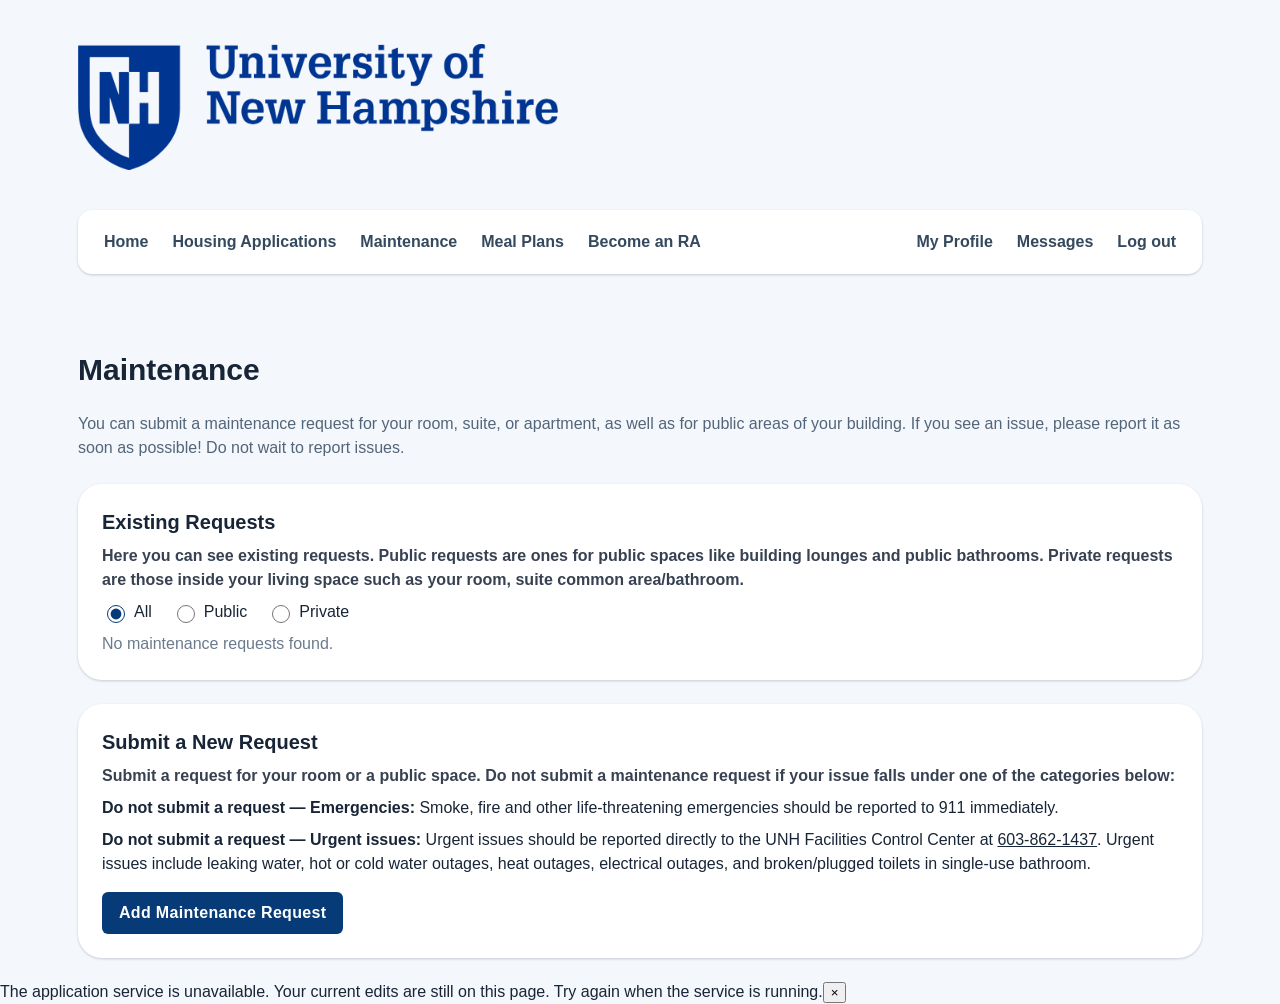
==== pages/maintenance.html @ 69b02680 "converted maintenance feature to new language stack" ====
<!DOCTYPE html>
<html lang="en">
<head>
  <meta charset="utf-8">
  <meta name="viewport" content="width=device-width, initial-scale=1">
  <title>Maintenance</title>
  <link rel="stylesheet" href="/css/styles.css">
</head>
<body data-active="maintenance.html">
  <header id="site-header"></header>
  <main id="app" class="site-shell page"><p class="loading">Loading…</p></main>
  <script src="/services/portal.js"></script>
  <script src="/pages/js/maintenance.js"></script>
</body>
</html>
---- css/styles.css ----
:root {
  --bg: #f4f7fb;
  --text: #182536;
  --muted: #536579;
  --muted-2: #6b7a8c;
  --surface: #ffffff;
  --border: #dde4ee;
  --primary: #073b78;
  --primary-hover: #05305f;
  --primary-soft: #eaf0fa;
  --positive: #1b873f;
  --negative: #c10015;
  --warning: #b26a00;
  --focus: #da8e00;
  --radius: 12px;
  --shadow: 0 1px 3px rgba(16, 37, 62, .12), 0 1px 2px rgba(16, 37, 62, .08);
  --font: Roboto, "Helvetica Neue", Arial, sans-serif;
}

*, *::before, *::after { box-sizing: border-box; }
html { -webkit-text-size-adjust: 100%; }
body { margin: 0; background: var(--bg); color: var(--text); font-family: var(--font); line-height: 1.5; }
h1, h2, h3, p { margin: 0; }
a { color: inherit; }
img { max-width: 100%; }
[hidden] { display: none !important; }

/* ---------- Layout ---------- */
.site-shell { max-width: 1180px; margin: 0 auto; padding: 22px 28px; }
.page { display: flex; flex-direction: column; gap: 24px; }
.page--narrow { max-width: 920px; }
.row { display: flex; flex-wrap: wrap; align-items: center; gap: 8px; }
.row--between { justify-content: space-between; }
.row--end { justify-content: flex-end; }
.col { display: flex; flex-direction: column; gap: 8px; }
.grid { display: grid; gap: 24px; width: 100%; }
.grid--2 { grid-template-columns: repeat(2, minmax(0, 1fr)); }
.grid--3 { grid-template-columns: repeat(3, minmax(0, 1fr)); }
.grid--tight { gap: 16px; }
@media (max-width: 760px) {
  .grid--2, .grid--3 { grid-template-columns: minmax(0, 1fr); }
  .site-shell { padding: 16px; }
}
@media (min-width: 761px) and (max-width: 980px) {
  .grid--3 { grid-template-columns: repeat(2, minmax(0, 1fr)); }
}

/* ---------- Typography ---------- */
.text-3xl { font-size: 1.875rem; line-height: 2.25rem; }
.text-2xl { font-size: 1.5rem; line-height: 2rem; }
.text-xl  { font-size: 1.25rem; line-height: 1.75rem; }
.text-lg  { font-size: 1.125rem; line-height: 1.75rem; }
.text-sm  { font-size: .875rem; }
.text-xs  { font-size: .75rem; }
.bold { font-weight: 700; }
.semibold { font-weight: 600; }
.muted { color: var(--muted); }
.muted-2 { color: var(--muted-2); }
.text-danger { color: #b3261e; }
.pre-wrap { white-space: pre-wrap; overflow-wrap: anywhere; }
.mt-1 { margin-top: 4px; } .mt-2 { margin-top: 8px; } .mt-4 { margin-top: 16px; }
.self-end { align-self: flex-end; }
.w-full { width: 100%; }

/* ---------- Site header ---------- */
.brand-row { min-height: 170px; display: flex; align-items: center; }
.brand-logo { display: block; width: 480px; max-width: 100%; height: auto; }
.site-nav { display: flex; align-items: center; justify-content: space-between; gap: 8px;
  margin: 18px 0 34px; padding: 10px 14px; background: var(--surface); border-radius: 14px; box-shadow: var(--shadow); }
.site-nav .nav-group { display: flex; align-items: center; }
.site-nav a { padding: 10px 12px; color: #34495e; font-weight: 600; white-space: nowrap; text-decoration: none; border-radius: 7px; }
.site-nav a:hover { background: #f1f5fb; }
.site-nav a[aria-current="page"] { background: var(--primary-soft); color: var(--primary); }
@media (max-width: 760px) {
  .brand-row { min-height: 100px; }
  .site-nav { flex-wrap: wrap; padding: 6px; gap: 4px; }
  .site-nav .nav-group { display: grid; grid-template-columns: repeat(4, minmax(0, 1fr)); width: 100%; }
  .site-nav .nav-group:last-child { grid-template-columns: repeat(3, minmax(0, 1fr)); }
  .site-nav a { padding: 8px 4px; min-height: 44px; white-space: normal; text-align: center;
    display: flex; align-items: center; justify-content: center; font-size: 12px; line-height: 1.35; }
}

/* ---------- Cards ---------- */
.card { background: var(--surface); border-radius: var(--radius); box-shadow: var(--shadow); padding: 16px;
  display: flex; flex-direction: column; gap: 8px; }
.card--pad { padding: 24px; }
.card--selected { outline: 2px solid var(--primary); }
.welcome-card { padding: 40px; border-radius: 24px; }
.home-content { max-width: 920px; margin: 58px auto 0; }
.welcome-title { margin-top: 14px; color: #17324d; font-size: clamp(32px, 5vw, 48px); font-weight: 800; line-height: 1.15; }
.welcome-copy { max-width: 650px; color: var(--muted); font-size: 17px; line-height: 1.7; }
.welcome-list { color: var(--muted); font-size: 16px; line-height: 1.7; padding-left: 20px; }

.banner { width: 100%; padding: 12px 16px; border-radius: 8px; background: var(--primary-soft); color: #17324d;
  display: flex; align-items: center; gap: 10px; }
.errors { width: 100%; padding: 12px 16px; border-radius: 8px; background: #fff3f0; color: #922b1c;
  border: 1px solid #edc1b7; display: flex; flex-direction: column; gap: 4px; }
.separator { border: 0; border-top: 1px solid var(--border); margin: 8px 0; width: 100%; }

/* ---------- Buttons / badges ---------- */
.btn { display: inline-flex; align-items: center; justify-content: center; gap: 6px; padding: 8px 16px; min-height: 36px;
  border: 1px solid transparent; border-radius: 6px; background: var(--primary); color: #fff; font: inherit;
  font-weight: 600; letter-spacing: .02em; cursor: pointer; text-decoration: none; }
.btn:hover:not(:disabled) { background: var(--primary-hover); }
.btn:disabled { background: #d5dbe4; color: #8a96a6; cursor: not-allowed; }
.btn--flat { background: transparent; color: var(--primary); }
.btn--flat:hover:not(:disabled) { background: var(--primary-soft); }
.btn--flat:disabled { background: transparent; color: #9aa6b5; }
.btn--outline { background: transparent; color: var(--primary); border-color: var(--primary); }
.btn--outline:hover:not(:disabled) { background: var(--primary-soft); }
.btn--outline:disabled { background: transparent; border-color: #c5cdd8; }
.btn--negative { color: var(--negative); }
.btn--dense { padding: 4px 10px; min-height: 28px; font-size: .875rem; }
.btn--icon { width: 40px; height: 40px; padding: 0; border-radius: 50%; color: #000; }
.material-icons { font-size: 20px; line-height: 1; vertical-align: middle; user-select: none; }
.badge { display: inline-block; padding: 2px 10px; border-radius: 4px; font-size: .75rem; font-weight: 600; color: #fff; background: #8a96a6; }
.badge--positive { background: var(--positive); }
.badge--primary { background: var(--primary); }
.badge--grey { background: #8a96a6; }

/* ---------- Forms ---------- */
.field { display: flex; flex-direction: column; gap: 4px; width: 100%; }
.field > .field-label { font-size: .875rem; color: var(--muted); font-weight: 500; }
.field input[type="text"], .field input[type="email"], .field select, .field textarea {
  width: 100%; padding: 10px 12px; font: inherit; color: var(--text); background: #fff;
  border: 1px solid #b9c4d2; border-radius: 6px; }
.field textarea { min-height: 110px; resize: vertical; }
.field input:focus, .field select:focus, .field textarea:focus { outline: 2px solid var(--primary); outline-offset: 0; border-color: var(--primary); }
.field.has-error input, .field.has-error select, .field.has-error textarea { border-color: var(--negative); }
.field-error { color: var(--negative); font-size: .75rem; }
.check { display: flex; align-items: flex-start; gap: 8px; cursor: pointer; }
.check input { margin-top: 4px; width: 18px; height: 18px; accent-color: var(--primary); flex: none; }
.radio-group { display: flex; flex-wrap: wrap; gap: 4px 20px; border: 0; padding: 0; margin: 0; }
.radio-group label { display: flex; align-items: center; gap: 6px; cursor: pointer; }
.radio-group input { accent-color: var(--primary); width: 18px; height: 18px; }

/* ---------- Stepper ---------- */
.stepper { background: var(--surface); border-radius: var(--radius); box-shadow: var(--shadow); width: 100%; }
.stepper-header { display: flex; border-bottom: 1px solid var(--border); }
.stepper-tab { flex: 1; display: flex; align-items: center; gap: 10px; padding: 16px 12px; min-width: 0; color: var(--muted-2); }
.stepper-dot { flex: none; width: 24px; height: 24px; border-radius: 50%; background: #aeb8c6; color: #fff;
  display: grid; place-items: center; font-size: .8rem; font-weight: 700; }
.stepper-title { font-weight: 600; min-width: 0; }
.stepper-tab.is-active { color: var(--primary); }
.stepper-tab.is-active .stepper-dot { background: var(--primary); }
.stepper-tab.is-done .stepper-dot { background: var(--positive); }
.step { display: none; padding: 24px; flex-direction: column; gap: 14px; }
.step.is-active { display: flex; }
.step-nav { display: flex; flex-wrap: wrap; gap: 8px; align-items: center; margin-top: 8px; }
@media (max-width: 760px) {
  .stepper-tab { padding: 12px 6px; flex-direction: column; text-align: center; gap: 4px; }
  .stepper-title { font-size: 12px; }
  .step { padding: 20px 16px; }
}

/* ---------- Tabs ---------- */
.tabs { display: flex; border-bottom: 1px solid var(--border); margin-top: 8px; }
.tab { padding: 12px 20px; background: none; border: 0; border-bottom: 2px solid transparent; font: inherit;
  font-weight: 600; color: var(--muted); cursor: pointer; }
.tab:hover { background: #eef3fa; }
.tab[aria-selected="true"] { color: var(--primary); border-bottom-color: var(--primary); }
.tab-panel { padding: 16px 0; }

/* ---------- Dialog ---------- */
dialog.dialog { border: 0; border-radius: var(--radius); padding: 24px; box-shadow: 0 10px 40px rgba(0,0,0,.25);
  max-width: min(480px, calc(100vw - 32px)); width: 100%; color: var(--text); }
dialog.dialog::backdrop { background: rgba(0, 0, 0, .4); }

/* ---------- Expansion (details) ---------- */
details.expansion { width: 100%; border: 1px solid var(--border); border-radius: 8px; }
details.expansion > summary { padding: 12px 16px; cursor: pointer; font-weight: 600; display: flex; align-items: center; gap: 8px; }
details.expansion > .expansion-body { padding: 8px 16px 16px; }

/* ---------- Persistent action status ---------- */
#action-status { width: 100%; }
.action-status__label { display: flex; flex-wrap: wrap; align-items: baseline; gap: 8px 12px;
  width: 100%; padding: 12px 16px; border: 1px solid; border-radius: 8px; }
.action-status__label--positive { background: #eaf7ee; color: #145c2d; border-color: #8dcc9f; }
.action-status__label--negative { background: #fff3f0; color: #922b1c; border-color: #edc1b7; }
.action-status__label--warning { background: #fff8e5; color: #6b4300; border-color: #e6c56b; }
.action-status__label--info { background: var(--primary-soft); color: #17324d; border-color: #aebfda; }
.action-status__heading { flex: none; }
.action-status__message { flex: 1 1 240px; }
.action-status__dismiss { margin-left: auto; padding: 4px 8px; border: 1px solid currentColor; border-radius: 4px;
  background: transparent; color: inherit; font: inherit; font-weight: 600; cursor: pointer; }

/* ---------- Misc ---------- */
a:focus-visible, button:focus-visible, summary:focus-visible, .tab:focus-visible { outline: 3px solid var(--focus); outline-offset: 3px; }
.cost-row { display: flex; justify-content: space-between; align-items: center; width: 100%; }
.loading { color: var(--muted); padding: 24px 0; }
@media (prefers-reduced-motion: reduce) { * { transition: none !important; animation: none !important; } }
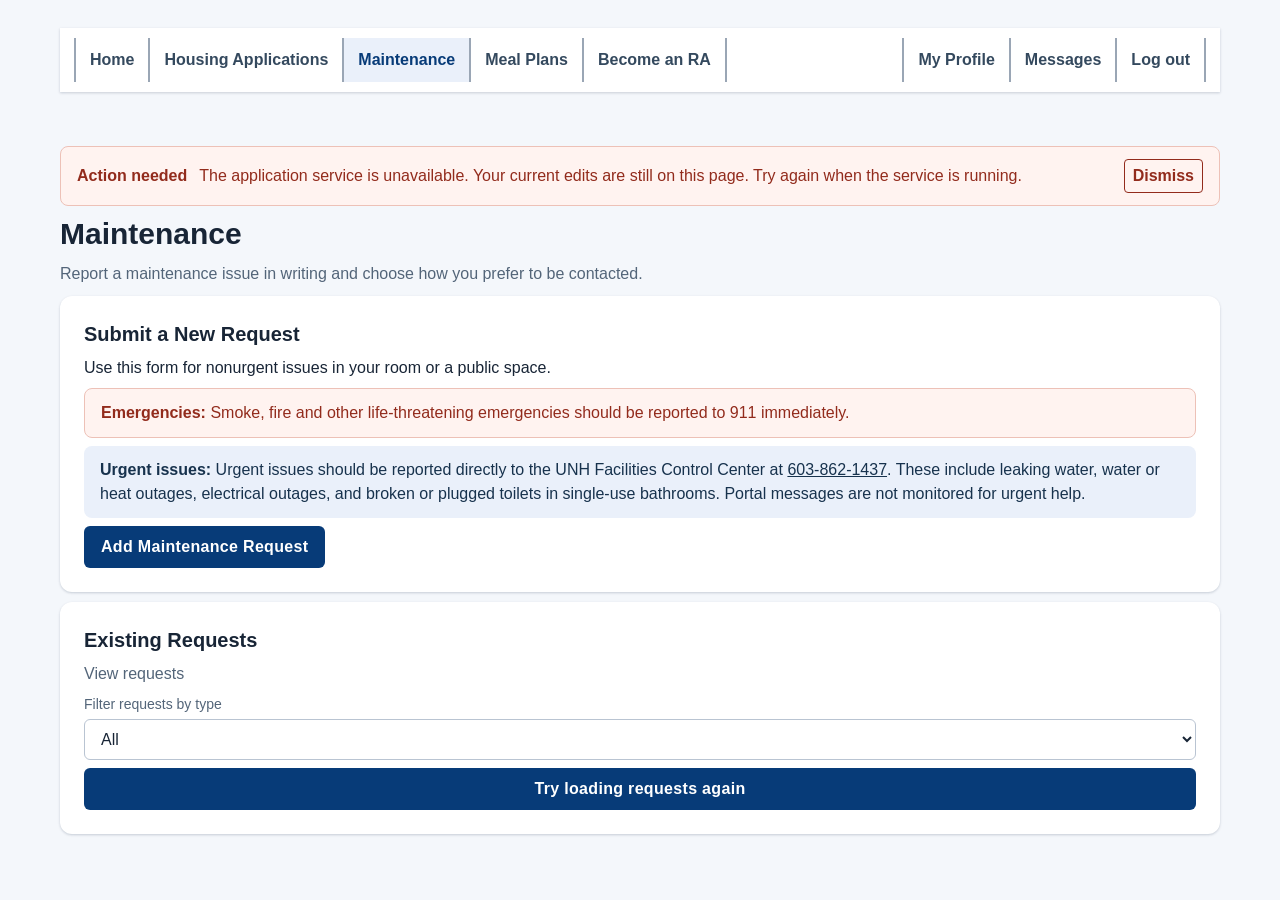
==== commit 00f0a604: "Add speech accessibility features to housing portal" ====
--- a/pages/maintenance.html
+++ b/pages/maintenance.html
@@ -10,6 +10,7 @@
   <header id="site-header"></header>
   <main id="app" class="site-shell page"><p class="loading">Loading…</p></main>
   <script src="/services/portal.js"></script>
+  <script src="/components/communication-preferences.js"></script>
   <script src="/pages/js/maintenance.js"></script>
 </body>
 </html>
--- a/css/styles.css
+++ b/css/styles.css
@@ -26,8 +26,8 @@
 [hidden] { display: none !important; }
 
 /* ---------- Layout ---------- */
-.site-shell { max-width: 1180px; margin: 0 auto; padding: 22px 28px; }
-.page { display: flex; flex-direction: column; gap: 24px; }
+.site-shell { max-width: 1180px; margin: 0 auto; padding: 10px 10px; }
+.page { display: flex; flex-direction: column; gap: 10px; }
 .page--narrow { max-width: 920px; }
 .row { display: flex; flex-wrap: wrap; align-items: center; gap: 8px; }
 .row--between { justify-content: space-between; }
@@ -62,22 +62,81 @@
 .self-end { align-self: flex-end; }
 .w-full { width: 100%; }
 
+
+.skip-link {
+  position: absolute;
+  left: -9999px;
+  top: 12px;
+  z-index: 1000;
+  padding: 10px 16px;
+  background: var(--primary);
+  color: #ffffff;
+  font: inherit;
+  font-weight: 600;
+  border: 2px solid #ffffff;
+  border-radius: 6px;
+  box-shadow: var(--shadow);
+  cursor: pointer;
+}
+
+.skip-link:focus {
+  left: 16px;
+}
+
 /* ---------- Site header ---------- */
-.brand-row { min-height: 170px; display: flex; align-items: center; }
+.brand-row { display: flex; align-items: center; }
 .brand-logo { display: block; width: 480px; max-width: 100%; height: auto; }
-.site-nav { display: flex; align-items: center; justify-content: space-between; gap: 8px;
-  margin: 18px 0 34px; padding: 10px 14px; background: var(--surface); border-radius: 14px; box-shadow: var(--shadow); }
-.site-nav .nav-group { display: flex; align-items: center; }
-.site-nav a { padding: 10px 12px; color: #34495e; font-weight: 600; white-space: nowrap; text-decoration: none; border-radius: 7px; }
+.site-nav { 
+  display: flex; 
+  align-items: center; 
+  justify-content: space-between; 
+  gap: 8px;
+  margin: 18px 0 34px; 
+  padding: 10px 14px; 
+  background: var(--surface); 
+  border-radius: 0; /* Removes rounded corners */
+  box-shadow: var(--shadow); 
+}
+.site-nav .nav-group { 
+  display: flex; 
+  align-items: center; 
+  gap: 0; /* Keeps borders touching neatly */
+}
+
+.site-nav a { 
+  padding: 10px 14px; 
+  color: #34495e; 
+  font-weight: 600; 
+  text-decoration: none; 
+  border-radius: 0; /* Removes rounded corners */
+  border-right: 2px solid #9aa6b5; /* Divider on the right side of every link */
+}
+
+/* Adds the divider to the left side of the first link in each group */
+.site-nav .nav-group a:first-child {
+  border-left: 2px solid #9aa6b5;
+}
+
 .site-nav a:hover { background: #f1f5fb; }
 .site-nav a[aria-current="page"] { background: var(--primary-soft); color: var(--primary); }
+
 @media (max-width: 760px) {
   .brand-row { min-height: 100px; }
-  .site-nav { flex-wrap: wrap; padding: 6px; gap: 4px; }
+  .site-nav { flex-wrap: wrap; padding: 2px; gap: 2px; }
   .site-nav .nav-group { display: grid; grid-template-columns: repeat(4, minmax(0, 1fr)); width: 100%; }
   .site-nav .nav-group:last-child { grid-template-columns: repeat(3, minmax(0, 1fr)); }
-  .site-nav a { padding: 8px 4px; min-height: 44px; white-space: normal; text-align: center;
-    display: flex; align-items: center; justify-content: center; font-size: 12px; line-height: 1.35; }
+  .site-nav a { 
+    padding: 8px 4px; 
+    min-height: 44px; 
+    white-space: normal; 
+    text-align: center;
+    display: flex; 
+    align-items: center; 
+    justify-content: center; 
+    font-size: 12px; 
+    line-height: 1.35; 
+    border-right: 1px solid #9aa6b5;
+  }
 }
 
 /* ---------- Cards ---------- */
@@ -86,7 +145,7 @@
 .card--pad { padding: 24px; }
 .card--selected { outline: 2px solid var(--primary); }
 .welcome-card { padding: 40px; border-radius: 24px; }
-.home-content { max-width: 920px; margin: 58px auto 0; }
+.home-content { max-width: 920px; margin: 0px auto 0; }
 .welcome-title { margin-top: 14px; color: #17324d; font-size: clamp(32px, 5vw, 48px); font-weight: 800; line-height: 1.15; }
 .welcome-copy { max-width: 650px; color: var(--muted); font-size: 17px; line-height: 1.7; }
 .welcome-list { color: var(--muted); font-size: 16px; line-height: 1.7; padding-left: 20px; }
@@ -121,10 +180,17 @@
 /* ---------- Forms ---------- */
 .field { display: flex; flex-direction: column; gap: 4px; width: 100%; }
 .field > .field-label { font-size: .875rem; color: var(--muted); font-weight: 500; }
-.field input[type="text"], .field input[type="email"], .field select, .field textarea {
+.field input[type="text"], .field input[type="email"], .field input[type="tel"], .field select, .field textarea {
   width: 100%; padding: 10px 12px; font: inherit; color: var(--text); background: #fff;
   border: 1px solid #b9c4d2; border-radius: 6px; }
 .field textarea { min-height: 110px; resize: vertical; }
+.communication-fields { gap: 14px; }
+.message-entry { padding: 12px 0; border-top: 1px solid var(--border); }
+.message-entry p + p { margin-top: 4px; }
+.message-history > details.expansion > summary { display: list-item; list-style-position: inside; overflow-wrap: anywhere; }
+.message-meta { display: block; margin-left: 20px; }
+.message-history .expansion-body { display: flex; flex-direction: column; gap: 12px; }
+.dialog--wide { max-height: calc(100dvh - 32px); overflow-y: auto; }
 .field input:focus, .field select:focus, .field textarea:focus { outline: 2px solid var(--primary); outline-offset: 0; border-color: var(--primary); }
 .field.has-error input, .field.has-error select, .field.has-error textarea { border-color: var(--negative); }
 .field-error { color: var(--negative); font-size: .75rem; }
@@ -165,6 +231,10 @@
 dialog.dialog { border: 0; border-radius: var(--radius); padding: 24px; box-shadow: 0 10px 40px rgba(0,0,0,.25);
   max-width: min(480px, calc(100vw - 32px)); width: 100%; color: var(--text); }
 dialog.dialog::backdrop { background: rgba(0, 0, 0, .4); }
+.dialog.dialog--wide {
+  width: 90%;
+  max-width: 850px;
+}
 
 /* ---------- Expansion (details) ---------- */
 details.expansion { width: 100%; border: 1px solid var(--border); border-radius: 8px; }
